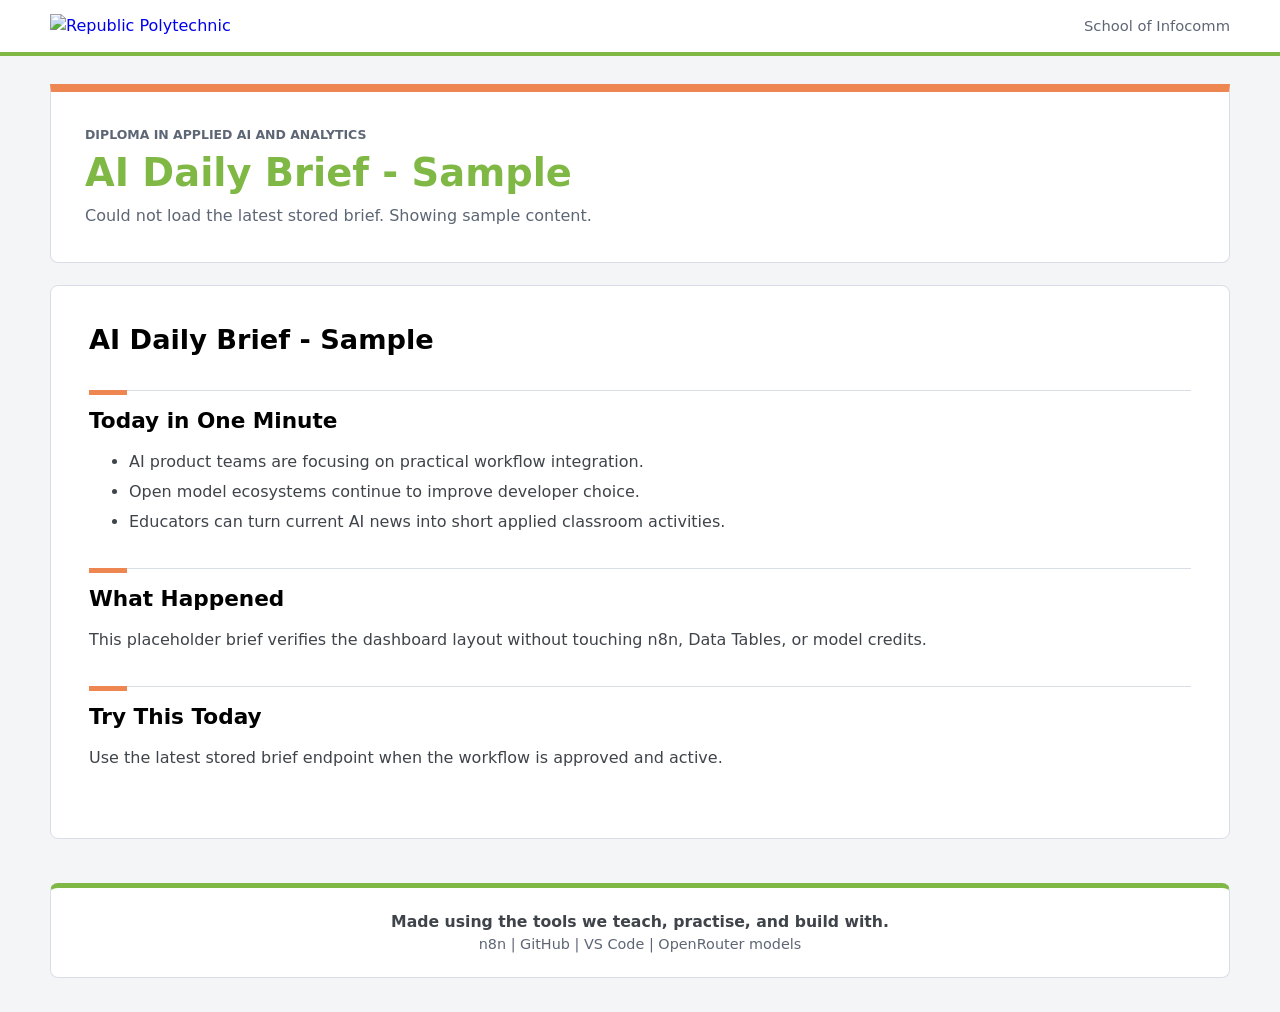
==== index.html @ 70beb9ae "Add dashboard scaffold" ====
<!doctype html>
<html lang="en">
<head>
  <meta charset="utf-8">
  <meta name="viewport" content="width=device-width, initial-scale=1">
  <title>AI Daily Brief</title>
  <link rel="stylesheet" href="styles.css">
</head>
<body>
  <header class="site-header">
    <div class="site-header-inner">
      <a class="brand" href="https://www.rp.edu.sg/" aria-label="Republic Polytechnic">
        <img src="assets/republic-polytechnic-logo.jpg" alt="Republic Polytechnic">
      </a>
      <p>School of Infocomm</p>
    </div>
  </header>

  <main class="dashboard">
    <section class="hero" aria-label="Brief heading">
      <div class="hero-copy">
        <p class="eyebrow">Diploma in Applied AI and Analytics</p>
        <h1 id="brief-title">Loading brief</h1>
        <p id="brief-meta" class="meta">Preparing dashboard</p>
      </div>
    </section>

    <section class="brief-shell" aria-label="Generated brief">
      <article id="brief-content" class="brief-content">
        <p>Loading the latest available brief.</p>
      </article>
    </section>
  </main>

  <footer class="site-footer">
    <p class="footer-line">Made using the tools we teach, practise, and build with.</p>
    <p class="footer-tools">n8n | GitHub | VS Code | OpenRouter models</p>
  </footer>

  <script src="config.js"></script>
  <script src="app.js"></script>
</body>
</html>
---- styles.css ----
:root {
  color-scheme: light;
  --page: #f4f5f7;
  --surface: #ffffff;
  --surface-muted: #f2f3f5;
  --text: #3f444a;
  --muted: #5d6675;
  --line: #d9dde5;
  --rp-green: rgb(127, 184, 69);
  --rp-green-dark: #4f7f28;
  --school-orange: rgb(238, 134, 81);
  --school-orange-dark: #c86430;
  --black: #000000;
}

* {
  box-sizing: border-box;
}

body {
  margin: 0;
  background: var(--page);
  color: var(--text);
  font-family: Inter, ui-sans-serif, system-ui, -apple-system, BlinkMacSystemFont, "Segoe UI", sans-serif;
  line-height: 1.5;
}

.site-header {
  background: var(--surface);
  border-bottom: 4px solid var(--rp-green);
}

.site-header-inner {
  display: flex;
  align-items: center;
  justify-content: space-between;
  gap: 18px;
  width: min(1180px, calc(100% - 32px));
  margin: 0 auto;
  padding: 14px 0;
}

.brand {
  display: inline-block;
  text-decoration: none;
}

.brand img {
  display: block;
  width: min(246px, 64vw);
  height: auto;
}

.site-header p {
  margin: 0;
  color: var(--muted);
  font-size: 0.92rem;
}

.dashboard {
  width: min(1180px, calc(100% - 32px));
  margin: 0 auto;
  padding: 28px 0 44px;
}

.hero {
  padding: 34px;
  color: var(--text);
  background: var(--surface);
  border-radius: 0 0 8px 8px;
  border-top: 8px solid var(--school-orange);
  border-right: 1px solid var(--line);
  border-bottom: 1px solid var(--line);
  border-left: 1px solid var(--line);
}

.hero-copy {
  max-width: 760px;
}

.eyebrow {
  margin: 0 0 6px;
  color: var(--muted);
  font-size: 0.78rem;
  font-weight: 700;
  letter-spacing: 0;
  text-transform: uppercase;
}

h1 {
  margin: 0;
  color: var(--rp-green);
  font-size: clamp(1.8rem, 3vw, 2.85rem);
  line-height: 1.12;
  letter-spacing: 0;
}

.meta {
  margin: 10px 0 0;
  color: var(--muted);
}

.brief-shell {
  margin-top: 22px;
  background: var(--surface);
  border: 1px solid var(--line);
  border-radius: 8px;
  overflow: hidden;
}

.brief-content {
  width: 100%;
  margin: 0 auto;
  padding: 38px 38px 52px;
}

.brief-content h1,
.brief-content h2,
.brief-content h3 {
  color: var(--black);
  letter-spacing: 0;
  line-height: 1.2;
}

.brief-content strong,
.brief-content b {
  color: var(--black);
}

.brief-content h1 {
  margin: 0 0 24px;
  font-size: 1.7rem;
}

.brief-content hr {
  display: none;
}

.brief-content h2 {
  position: relative;
  margin: 34px 0 16px;
  padding-top: 18px;
  font-size: 1.35rem;
  color: var(--black);
}

.brief-content h2::before {
  content: "";
  position: absolute;
  top: 0;
  left: 0;
  right: 0;
  height: 1px;
  background: var(--line);
}

.brief-content h2::after {
  content: "";
  position: absolute;
  top: 0;
  left: 0;
  width: 38px;
  height: 5px;
  background: var(--school-orange);
}

.links-section {
  margin-left: -38px;
  margin-right: -38px;
  padding: 0 38px;
}

.links-section table {
  width: min(100%, 980px);
  margin: 0 auto 16px;
  border-collapse: collapse;
  font-size: 0.92rem;
}

.links-section th,
.links-section td {
  padding: 9px 10px;
  text-align: center;
  vertical-align: top;
}

.links-section th {
  font-weight: 700;
}

.links-section td:first-child,
.links-section th:first-child {
  text-align: center;
}

.links-section a {
  overflow-wrap: anywhere;
}

.brief-content h3 {
  margin: 24px 0 8px;
  font-size: 1.08rem;
}

.brief-content p,
.brief-content ul,
.brief-content ol {
  margin: 0 0 16px;
}

.brief-content li + li {
  margin-top: 6px;
}

.brief-content a {
  color: var(--rp-green-dark);
  text-underline-offset: 3px;
}

.brief-content code {
  padding: 2px 5px;
  background: var(--surface-muted);
  border-radius: 4px;
}

.brief-content pre {
  overflow-x: auto;
  padding: 14px;
  background: #101820;
  color: #f6f7f9;
  border-radius: 8px;
}

.site-footer {
  width: min(1180px, calc(100% - 32px));
  margin: 0 auto 34px;
  padding: 22px;
  color: var(--muted);
  background: var(--surface);
  border: 1px solid var(--line);
  border-top: 5px solid var(--rp-green);
  border-radius: 8px;
  text-align: center;
}

.site-footer p {
  margin: 0;
}

.footer-line {
  color: var(--text);
  font-size: 0.98rem;
  font-weight: 700;
}

.footer-tools {
  margin-top: 6px;
  color: var(--muted);
  font-size: 0.9rem;
}

@media (max-width: 680px) {
  .site-header-inner {
    align-items: flex-start;
    flex-direction: column;
    gap: 8px;
  }

  .dashboard {
    padding-top: 18px;
  }

  .hero {
    padding: 24px;
  }

  .brief-content {
    padding: 26px 22px 38px;
  }

  .links-section {
    margin-left: -22px;
    margin-right: -22px;
    padding: 0 14px;
  }

  .links-section table {
    font-size: 0.84rem;
  }
}
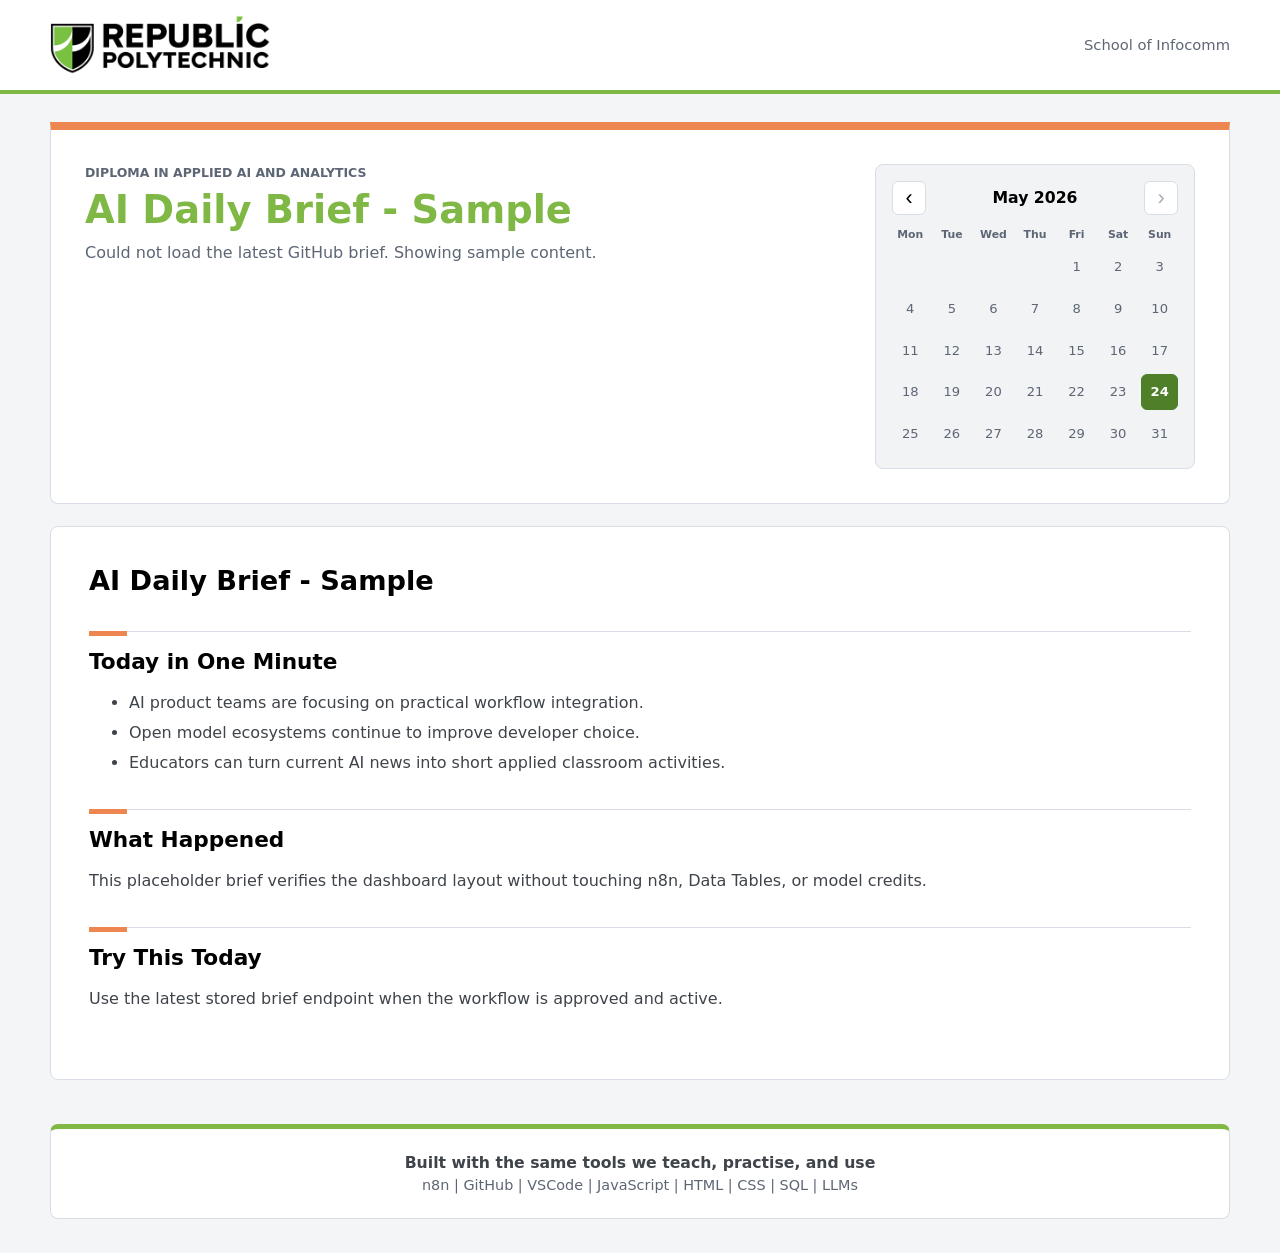
==== commit 2afeffb5: "Publish AI Daily Brief website" ====
--- a/index.html
+++ b/index.html
@@ -4,13 +4,13 @@
   <meta charset="utf-8">
   <meta name="viewport" content="width=device-width, initial-scale=1">
   <title>AI Daily Brief</title>
-  <link rel="stylesheet" href="styles.css">
+  <link rel="stylesheet" href="styles.css?v=github-brief-3">
 </head>
 <body>
   <header class="site-header">
     <div class="site-header-inner">
       <a class="brand" href="https://www.rp.edu.sg/" aria-label="Republic Polytechnic">
-        <img src="assets/republic-polytechnic-logo.jpg" alt="Republic Polytechnic">
+        <img src="assets/republic-polytechnic-logo.png" alt="Republic Polytechnic">
       </a>
       <p>School of Infocomm</p>
     </div>
@@ -18,12 +18,36 @@
 
   <main class="dashboard">
     <section class="hero" aria-label="Brief heading">
-      <div class="hero-copy">
-        <p class="eyebrow">Diploma in Applied AI and Analytics</p>
-        <h1 id="brief-title">Loading brief</h1>
-        <p id="brief-meta" class="meta">Preparing dashboard</p>
+      <div class="hero-layout">
+        <div class="hero-copy">
+          <p class="eyebrow">Diploma in Applied AI and Analytics</p>
+          <h1 id="brief-title">Loading brief</h1>
+          <p id="brief-meta" class="meta">Preparing dashboard</p>
+        </div>
+
+        <aside class="brief-calendar" aria-label="Brief archive calendar">
+          <div class="calendar-header">
+            <button id="calendar-prev" class="calendar-nav" type="button" aria-label="Previous month">&#8249;</button>
+            <p id="calendar-month" class="calendar-month">Archive</p>
+            <button id="calendar-next" class="calendar-nav" type="button" aria-label="Next month">&#8250;</button>
+          </div>
+          <div class="calendar-weekdays" aria-hidden="true">
+            <span>Mon</span>
+            <span>Tue</span>
+            <span>Wed</span>
+            <span>Thu</span>
+            <span>Fri</span>
+            <span>Sat</span>
+            <span>Sun</span>
+          </div>
+          <div id="calendar-grid" class="calendar-grid"></div>
+        </aside>
       </div>
     </section>
+
+    <figure id="top-story-media" class="top-story-media is-hidden">
+      <img id="top-story-image" alt="">
+    </figure>
 
     <section class="brief-shell" aria-label="Generated brief">
       <article id="brief-content" class="brief-content">
@@ -33,11 +57,11 @@
   </main>
 
   <footer class="site-footer">
-    <p class="footer-line">Made using the tools we teach, practise, and build with.</p>
-    <p class="footer-tools">n8n | GitHub | VS Code | OpenRouter models</p>
+    <p class="footer-line">Built with the same tools we teach, practise, and use</p>
+    <p class="footer-tools">n8n | GitHub | VSCode | JavaScript | HTML | CSS | SQL | LLMs</p>
   </footer>
 
-  <script src="config.js"></script>
-  <script src="app.js"></script>
+  <script src="config.js?v=github-brief-3"></script>
+  <script src="app.js?v=github-brief-3"></script>
 </body>
 </html>
--- a/styles.css
+++ b/styles.css
@@ -47,8 +47,9 @@
 
 .brand img {
   display: block;
-  width: min(246px, 64vw);
+  width: min(220px, 58vw);
   height: auto;
+  image-rendering: auto;
 }
 
 .site-header p {
@@ -78,6 +79,13 @@
   max-width: 760px;
 }
 
+.hero-layout {
+  display: grid;
+  grid-template-columns: minmax(0, 1fr) 320px;
+  align-items: start;
+  gap: 34px;
+}
+
 .eyebrow {
   margin: 0 0 6px;
   color: var(--muted);
@@ -100,6 +108,124 @@
   color: var(--muted);
 }
 
+.brief-calendar {
+  width: 100%;
+  padding: 16px;
+  background: var(--surface-muted);
+  border: 1px solid var(--line);
+  border-radius: 8px;
+}
+
+.calendar-header {
+  display: grid;
+  grid-template-columns: 34px minmax(0, 1fr) 34px;
+  align-items: center;
+  gap: 8px;
+  margin-bottom: 12px;
+}
+
+.calendar-month {
+  margin: 0;
+  color: var(--black);
+  font-size: 0.98rem;
+  font-weight: 700;
+  text-align: center;
+}
+
+.calendar-nav {
+  display: inline-grid;
+  place-items: center;
+  width: 34px;
+  height: 34px;
+  padding: 0;
+  color: var(--black);
+  background: var(--surface);
+  border: 1px solid var(--line);
+  border-radius: 6px;
+  cursor: pointer;
+  font-size: 1.35rem;
+  line-height: 1;
+}
+
+.calendar-nav:disabled {
+  color: #a5acb8;
+  cursor: not-allowed;
+}
+
+.calendar-weekdays,
+.calendar-grid {
+  display: grid;
+  grid-template-columns: repeat(7, minmax(0, 1fr));
+  gap: 5px;
+}
+
+.calendar-weekdays {
+  margin-bottom: 6px;
+  color: var(--muted);
+  font-size: 0.68rem;
+  font-weight: 700;
+  text-align: center;
+}
+
+.calendar-day,
+.calendar-empty {
+  min-width: 0;
+  aspect-ratio: 1;
+}
+
+.calendar-day {
+  display: inline-grid;
+  place-items: center;
+  padding: 0;
+  color: var(--muted);
+  background: transparent;
+  border: 1px solid transparent;
+  border-radius: 6px;
+  font: inherit;
+  font-size: 0.82rem;
+}
+
+.calendar-day.has-brief {
+  color: var(--black);
+  background: var(--surface);
+  border-color: var(--line);
+  cursor: pointer;
+  font-weight: 700;
+}
+
+.calendar-day.has-brief:hover,
+.calendar-day.has-brief:focus-visible {
+  border-color: var(--rp-green);
+  outline: none;
+}
+
+.calendar-day.is-selected {
+  color: #ffffff;
+  background: var(--rp-green-dark);
+  border-color: var(--rp-green-dark);
+}
+
+.top-story-media {
+  flex: 0 0 250px;
+  width: 250px;
+  margin: 0;
+}
+
+.top-story-media.is-hidden {
+  display: none;
+}
+
+.top-story-media img {
+  display: block;
+  width: 100%;
+  height: 250px;
+  aspect-ratio: 1;
+  object-fit: cover;
+  background: var(--surface-muted);
+  border: 1px solid var(--line);
+  border-radius: 8px;
+}
+
 .brief-shell {
   margin-top: 22px;
   background: var(--surface);
@@ -112,6 +238,21 @@
   width: 100%;
   margin: 0 auto;
   padding: 38px 38px 52px;
+}
+
+.one-minute-layout {
+  margin-bottom: 30px;
+}
+
+.one-minute-body {
+  display: flex;
+  align-items: flex-start;
+  gap: 26px;
+}
+
+.one-minute-copy {
+  min-width: 0;
+  flex: 1;
 }
 
 .brief-content h1,
@@ -274,8 +415,26 @@
     padding: 24px;
   }
 
+  .hero-layout {
+    grid-template-columns: 1fr;
+    gap: 22px;
+  }
+
+  .brief-calendar {
+    max-width: 360px;
+  }
+
   .brief-content {
     padding: 26px 22px 38px;
+  }
+
+  .one-minute-body {
+    flex-direction: column;
+    gap: 18px;
+  }
+
+  .top-story-media {
+    width: min(250px, 100%);
   }
 
   .links-section {
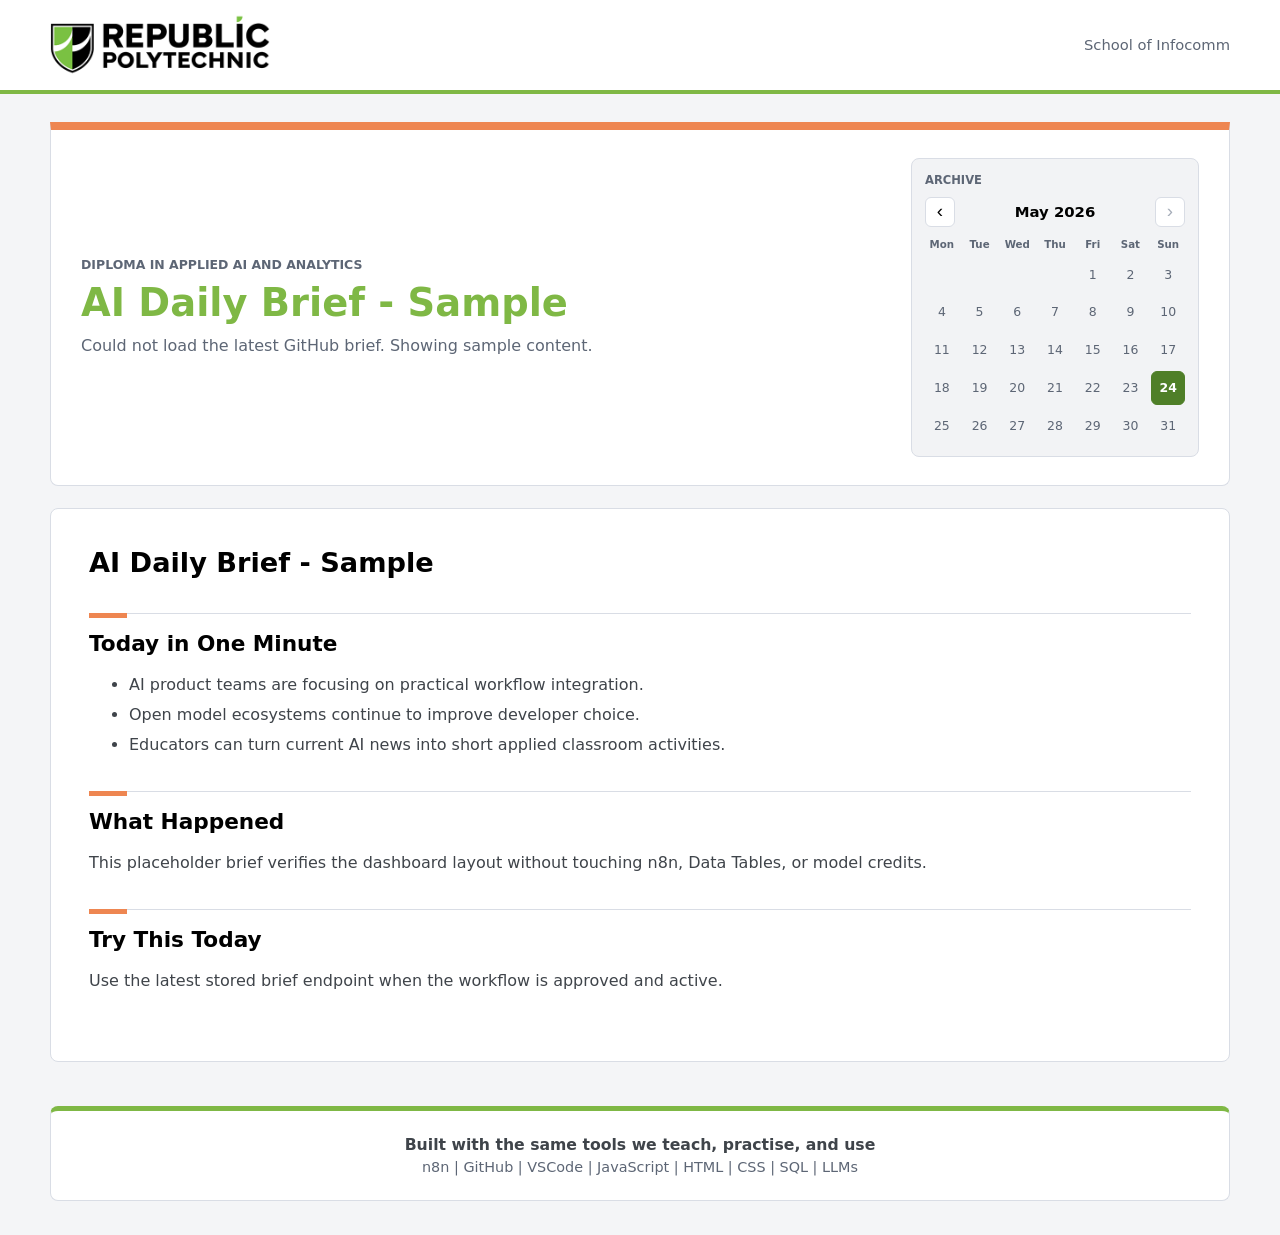
==== commit f70dbc1a: "Balance brief header calendar" ====
--- a/index.html
+++ b/index.html
@@ -26,6 +26,7 @@
         </div>
 
         <aside class="brief-calendar" aria-label="Brief archive calendar">
+          <p class="calendar-label">Archive</p>
           <div class="calendar-header">
             <button id="calendar-prev" class="calendar-nav" type="button" aria-label="Previous month">&#8249;</button>
             <p id="calendar-month" class="calendar-month">Archive</p>
--- a/styles.css
+++ b/styles.css
@@ -65,7 +65,7 @@
 }
 
 .hero {
-  padding: 34px;
+  padding: 28px 30px;
   color: var(--text);
   background: var(--surface);
   border-radius: 0 0 8px 8px;
@@ -81,9 +81,9 @@
 
 .hero-layout {
   display: grid;
-  grid-template-columns: minmax(0, 1fr) 320px;
-  align-items: start;
-  gap: 34px;
+  grid-template-columns: minmax(0, 1fr) 288px;
+  align-items: center;
+  gap: 30px;
 }
 
 .eyebrow {
@@ -110,24 +110,34 @@
 
 .brief-calendar {
   width: 100%;
-  padding: 16px;
+  justify-self: end;
+  padding: 13px;
   background: var(--surface-muted);
   border: 1px solid var(--line);
   border-radius: 8px;
 }
 
+.calendar-label {
+  margin: 0 0 8px;
+  color: var(--muted);
+  font-size: 0.72rem;
+  font-weight: 700;
+  letter-spacing: 0;
+  text-transform: uppercase;
+}
+
 .calendar-header {
   display: grid;
-  grid-template-columns: 34px minmax(0, 1fr) 34px;
+  grid-template-columns: 30px minmax(0, 1fr) 30px;
   align-items: center;
   gap: 8px;
-  margin-bottom: 12px;
+  margin-bottom: 10px;
 }
 
 .calendar-month {
   margin: 0;
   color: var(--black);
-  font-size: 0.98rem;
+  font-size: 0.93rem;
   font-weight: 700;
   text-align: center;
 }
@@ -135,15 +145,15 @@
 .calendar-nav {
   display: inline-grid;
   place-items: center;
-  width: 34px;
-  height: 34px;
+  width: 30px;
+  height: 30px;
   padding: 0;
   color: var(--black);
   background: var(--surface);
   border: 1px solid var(--line);
   border-radius: 6px;
   cursor: pointer;
-  font-size: 1.35rem;
+  font-size: 1.18rem;
   line-height: 1;
 }
 
@@ -156,13 +166,13 @@
 .calendar-grid {
   display: grid;
   grid-template-columns: repeat(7, minmax(0, 1fr));
-  gap: 5px;
+  gap: 4px;
 }
 
 .calendar-weekdays {
   margin-bottom: 6px;
   color: var(--muted);
-  font-size: 0.68rem;
+  font-size: 0.64rem;
   font-weight: 700;
   text-align: center;
 }
@@ -182,7 +192,7 @@
   border: 1px solid transparent;
   border-radius: 6px;
   font: inherit;
-  font-size: 0.82rem;
+  font-size: 0.78rem;
 }
 
 .calendar-day.has-brief {
@@ -422,6 +432,7 @@
 
   .brief-calendar {
     max-width: 360px;
+    justify-self: start;
   }
 
   .brief-content {
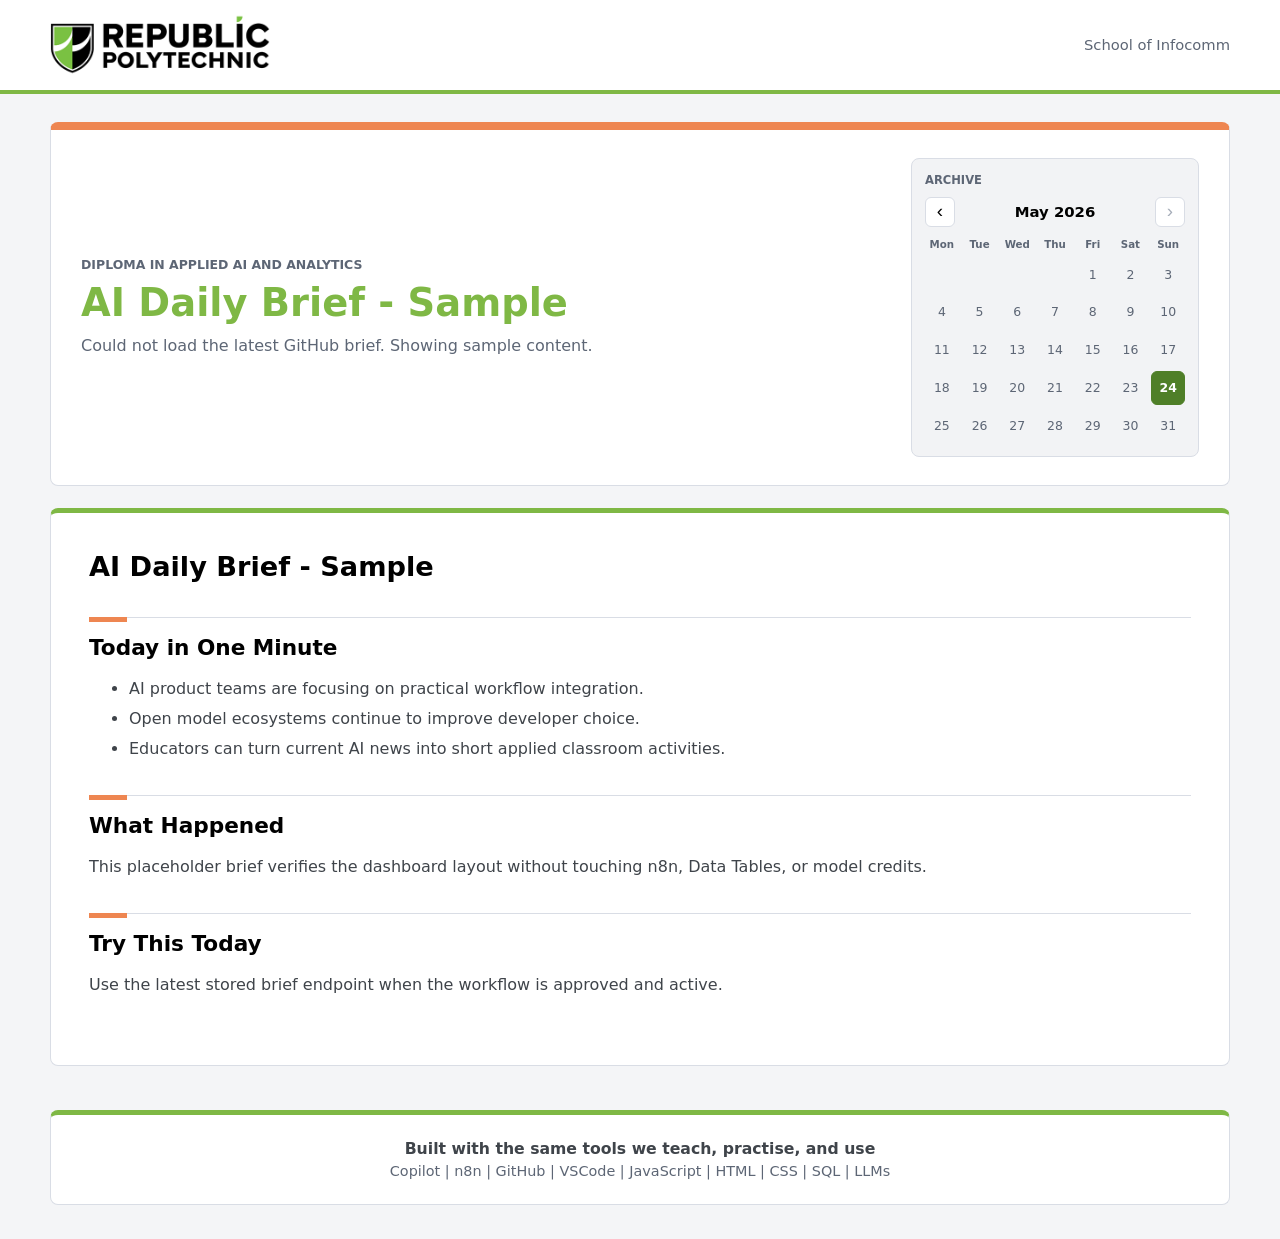
==== commit 85a847ea: "Polish website card styling" ====
--- a/index.html
+++ b/index.html
@@ -59,7 +59,7 @@
 
   <footer class="site-footer">
     <p class="footer-line">Built with the same tools we teach, practise, and use</p>
-    <p class="footer-tools">n8n | GitHub | VSCode | JavaScript | HTML | CSS | SQL | LLMs</p>
+    <p class="footer-tools">Copilot | n8n | GitHub | VSCode | JavaScript | HTML | CSS | SQL | LLMs</p>
   </footer>
 
   <script src="config.js?v=github-brief-3"></script>
--- a/styles.css
+++ b/styles.css
@@ -68,7 +68,7 @@
   padding: 28px 30px;
   color: var(--text);
   background: var(--surface);
-  border-radius: 0 0 8px 8px;
+  border-radius: 8px;
   border-top: 8px solid var(--school-orange);
   border-right: 1px solid var(--line);
   border-bottom: 1px solid var(--line);
@@ -240,6 +240,7 @@
   margin-top: 22px;
   background: var(--surface);
   border: 1px solid var(--line);
+  border-top: 5px solid var(--rp-green);
   border-radius: 8px;
   overflow: hidden;
 }
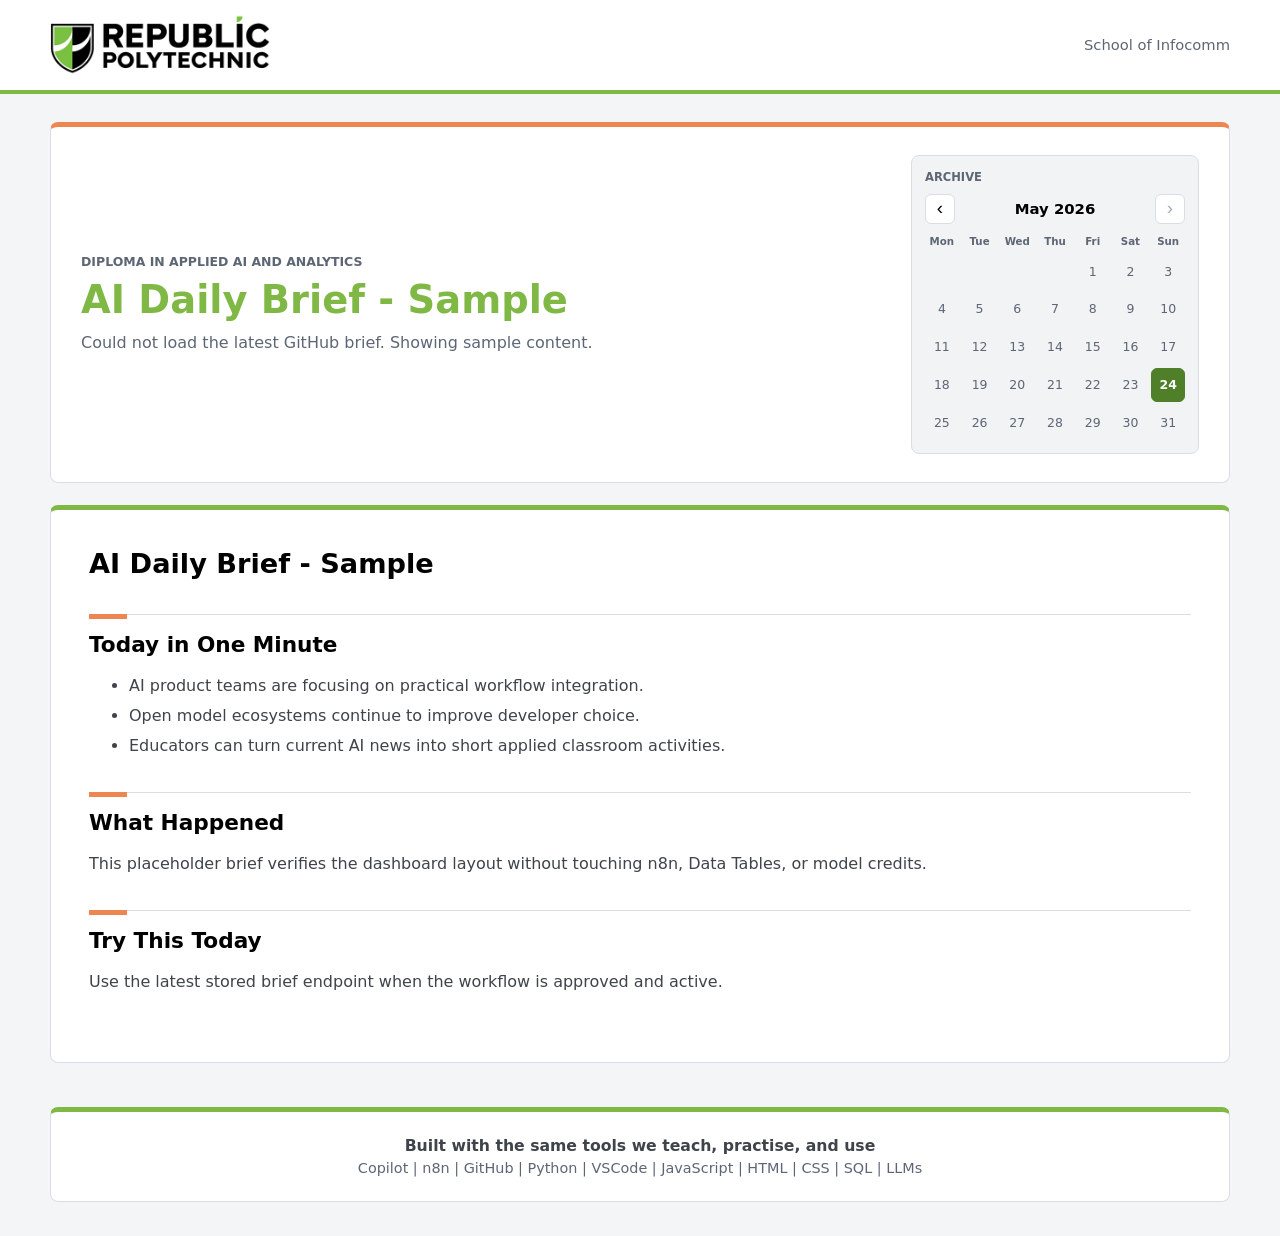
==== commit df1abd89: "Fix website links and footer tools" ====
--- a/index.html
+++ b/index.html
@@ -59,7 +59,7 @@
 
   <footer class="site-footer">
     <p class="footer-line">Built with the same tools we teach, practise, and use</p>
-    <p class="footer-tools">Copilot | n8n | GitHub | VSCode | JavaScript | HTML | CSS | SQL | LLMs</p>
+    <p class="footer-tools">Copilot | n8n | GitHub | Python | VSCode | JavaScript | HTML | CSS | SQL | LLMs</p>
   </footer>
 
   <script src="config.js?v=github-brief-3"></script>
--- a/styles.css
+++ b/styles.css
@@ -69,7 +69,7 @@
   color: var(--text);
   background: var(--surface);
   border-radius: 8px;
-  border-top: 8px solid var(--school-orange);
+  border-top: 5px solid var(--school-orange);
   border-right: 1px solid var(--line);
   border-bottom: 1px solid var(--line);
   border-left: 1px solid var(--line);
